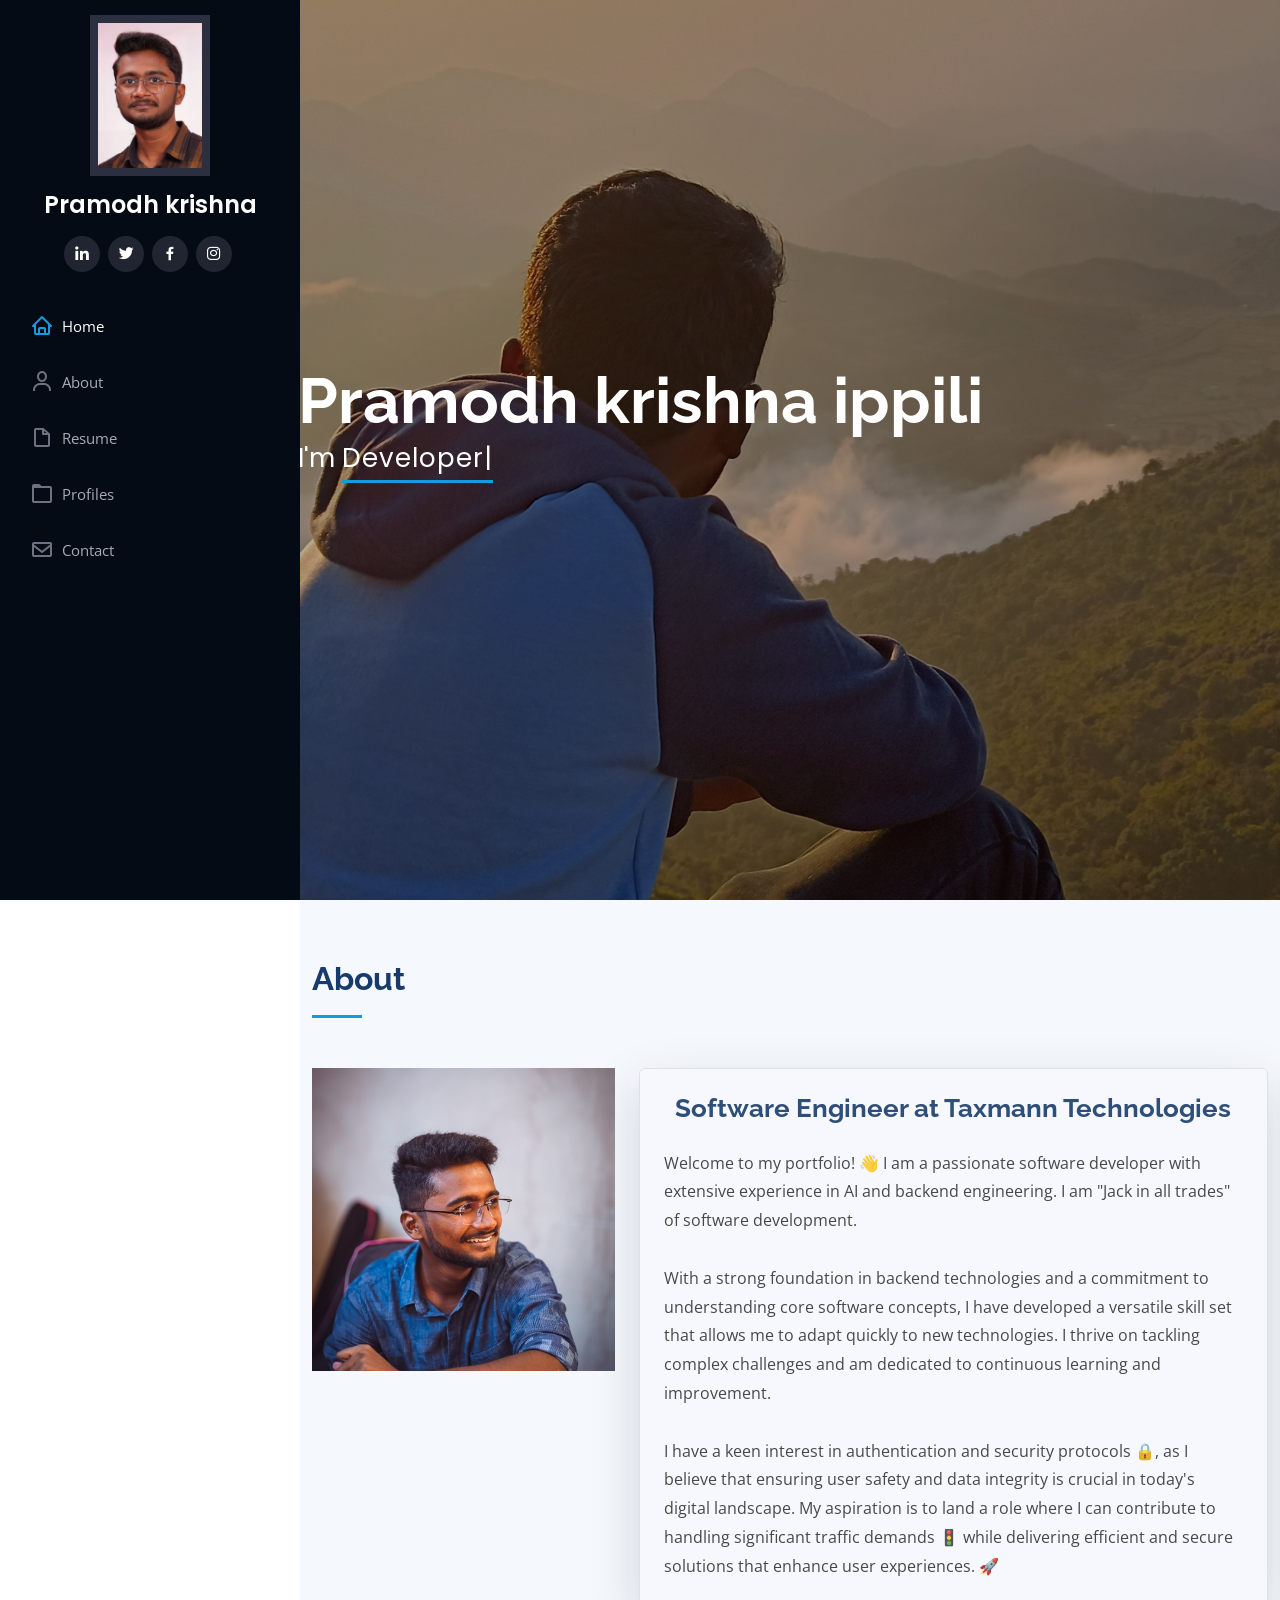
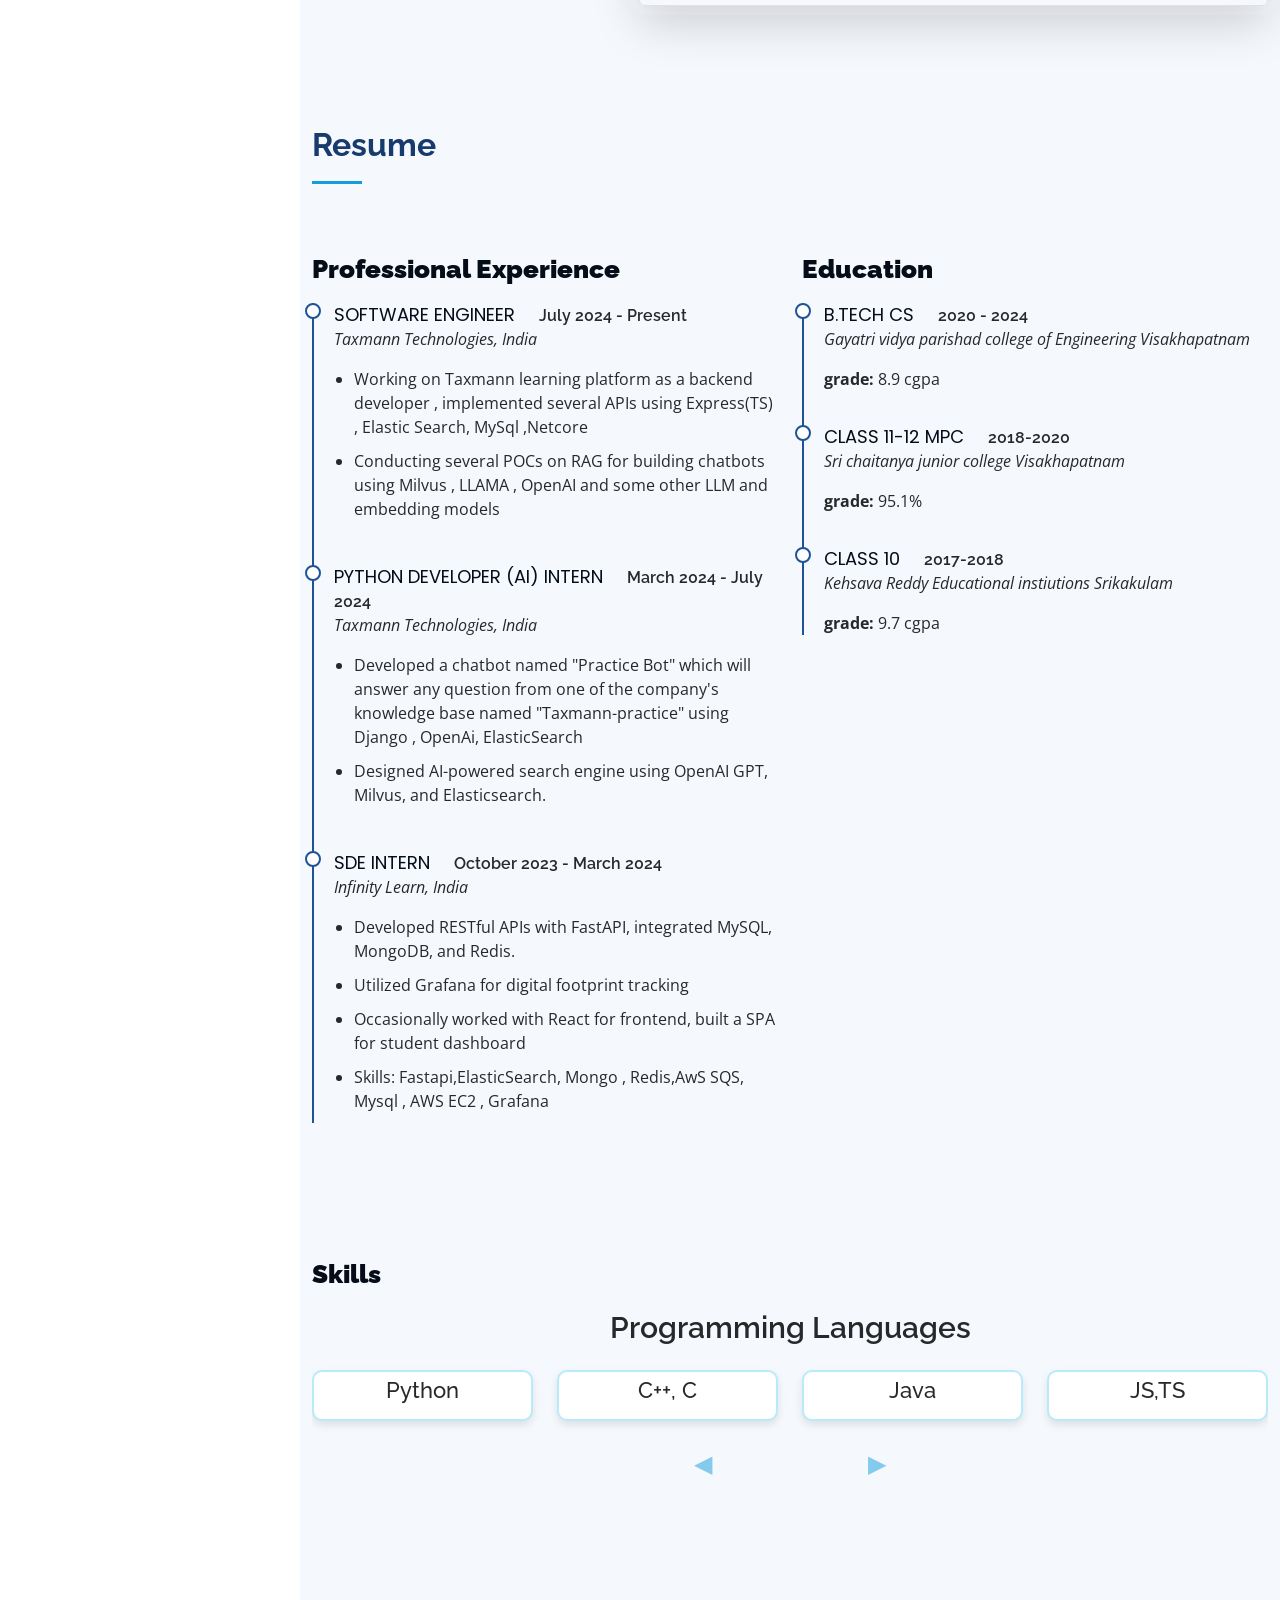
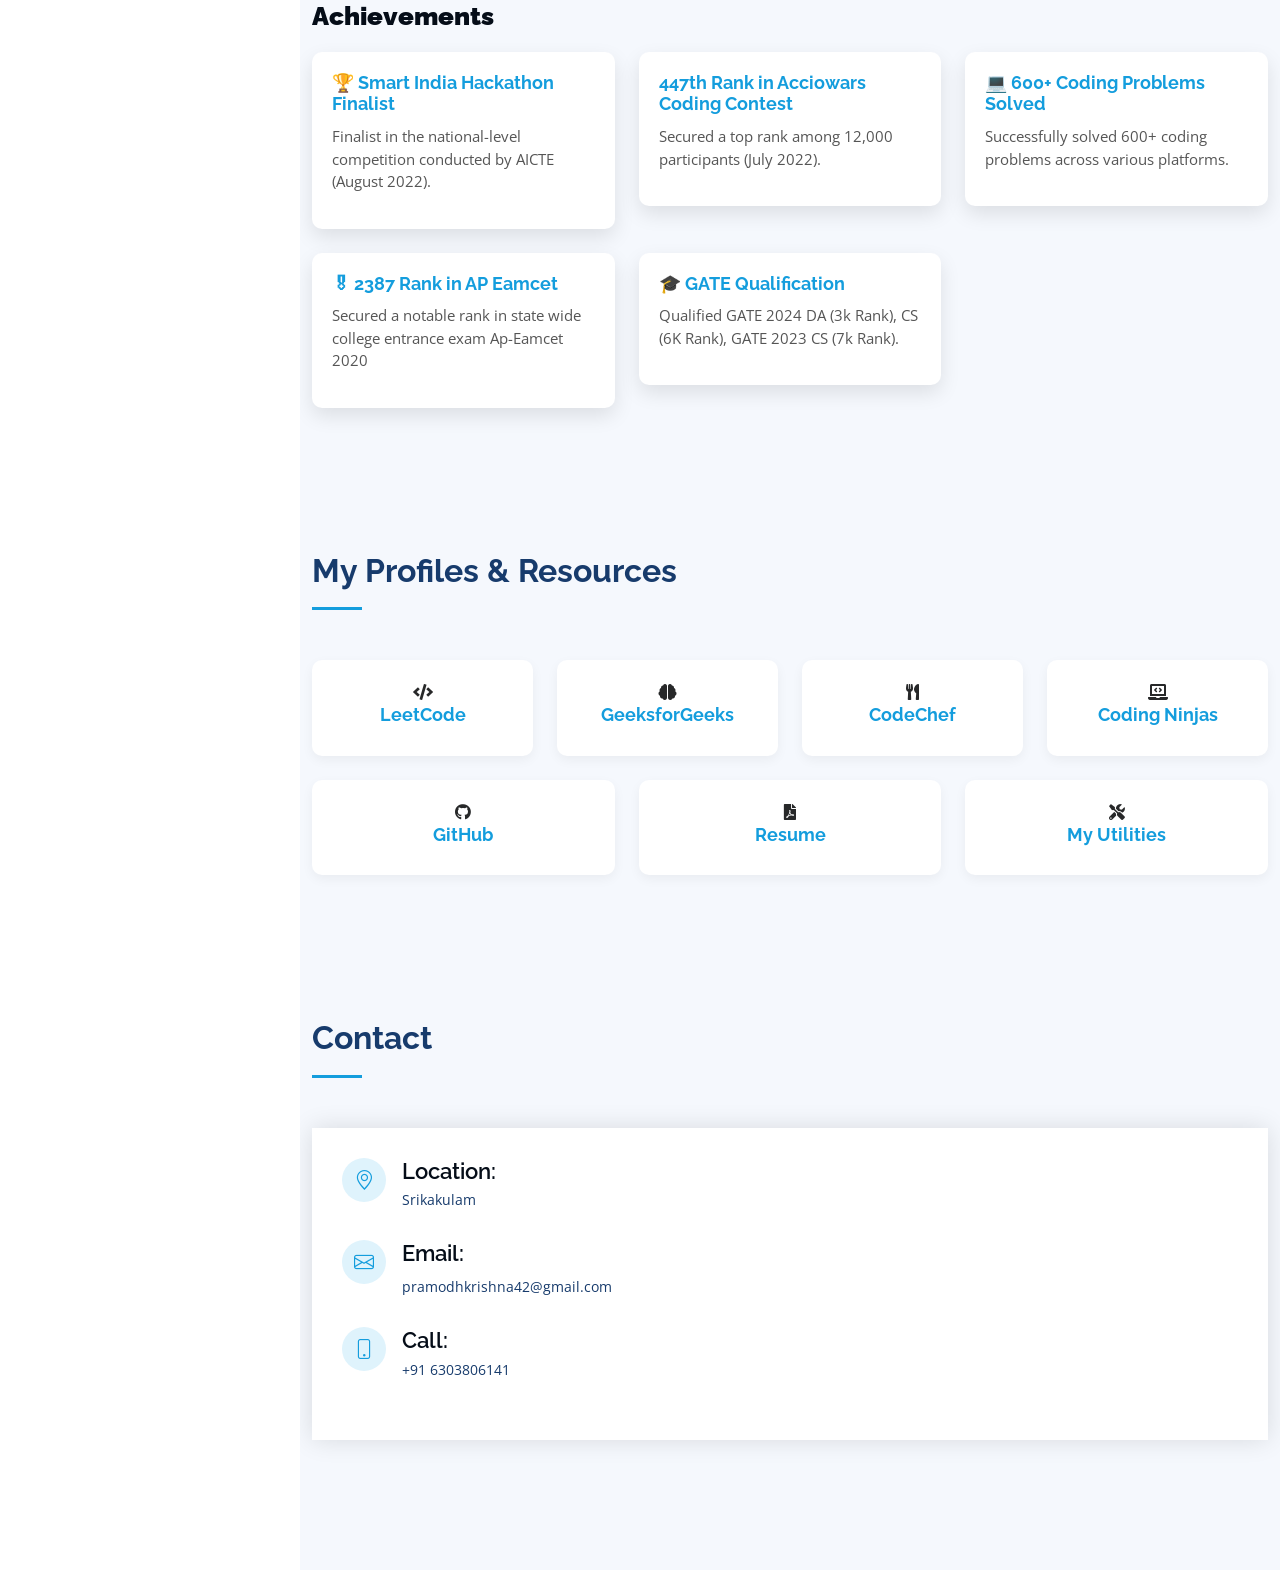
==== index.html @ 638f3294 "initial commit" ====
<!DOCTYPE html>
<html lang="en">
    <head>
        <meta charset="utf-8">
        <meta content="width=device-width, initial-scale=1.0" name="viewport">
        <title>Pramodh's Portfolio</title>
        <meta content="" name="description">
        <meta content="" name="keywords">
        <link rel="stylesheet" href="https://cdnjs.cloudflare.com/ajax/libs/font-awesome/5.15.3/css/all.min.css">
        <link href="assets/img/favicon.ico" rel="icon">
        <link href="assets/img/apple-touch-icon.png" rel="apple-touch-icon">
        <link href="https://fonts.googleapis.com/css?family=Open+Sans:300,300i,400,400i,600,600i,700,700i|Raleway:300,300i,400,400i,500,500i,600,600i,700,700i|Poppins:300,300i,400,400i,500,500i,600,600i,700,700i" rel="stylesheet">
        <link href="assets/srcs/aos/aos.css" rel="stylesheet">
        <link href="assets/srcs/bootstrap/css/bootstrap.min.css" rel="stylesheet">
        <link href="assets/srcs/bootstrap-icons/bootstrap-icons.css" rel="stylesheet">
        <link href="assets/srcs/boxicons/css/boxicons.min.css" rel="stylesheet">
        <link href="assets/srcs/glightbox/css/glightbox.min.css" rel="stylesheet">
        <link href="assets/srcs/swiper/swiper-bundle.min.css" rel="stylesheet">
        <link href="assets/css/style.css" rel="stylesheet">
    </head>
    <body>
        <i class="bi bi-list mobile-nav-toggle d-xl-none"></i>
        <header id="header">
            <div class="d-flex flex-column">
                <div class="profile">
                    <img src="assets/img/profile-img.jpg" alt="" class="img1">
                    <h1 class="text-light">
                        <a href="index.html">Pramodh krishna</a>
                    </h1>
                    <div class="social-links mt-3 text-center">
                        <a href="https://www.linkedin.com/in/pramodh-krishna-a194111b8/ " target="_blank" class="linkedin">
                            <i class="bx bxl-linkedin"></i>
                        </a>
                        <a href="https://twitter.com/PramodhAlways" class="twitter" target="_blank">
                            <i class="bx bxl-twitter"></i>
                        </a>
                        <a href="https://www.facebook.com/pramodhkrishna.ippili/" class="facebook" target="_blank">
                            <i class="bx bxl-facebook"></i>
                        </a>
                        <a href="https://www.instagram.com/pramodh_krishna_ippili/" class="instagram" target="_blank">
                            <i class="bx bxl-instagram"></i>
                        </a>
                    </div>
                </div>
                <nav id="navbar" class="nav-menu navbar">
                    <ul>
                        <li>
                            <a href="#hero" class="nav-link scrollto active">
                                <i class="bx bx-home"></i>
                                <span>Home</span>
                            </a>
                        </li>
                        <li>
                            <a href="#about" class="nav-link scrollto">
                                <i class="bx bx-user"></i>
                                <span>About</span>
                            </a>
                        </li>
                        <li>
                            <a href="#resume" class="nav-link scrollto">
                                <i class="bx bx-file-blank"></i>
                                <span>Resume</span>
                            </a>
                        </li>
                        <li>
                          <a href="#links" class="nav-link scrollto">
                              <i class="bx bx-folder"></i>
                              <span>Profiles</span>
                          </a>
                      </li>
                        <li>
                            <a href="#contact" class="nav-link scrollto">
                                <i class="bx bx-envelope"></i>
                                <span>Contact</span>
                            </a>
                        </li>
                    </ul>
                </nav>
            </div>
        </header>
        <section id="hero" class="d-flex flex-column justify-content-center align-items-center">
            <div class="hero-container" data-aos="fade-in">
                <h1>Pramodh krishna ippili</h1>
                <p>
                    I'm
                    <span class="typed" data-typed-items="Developer, Freelancer, Learner"></span>
                </p>
            </div>
        </section>
        <main id="main">
            <section id="about" class="about section-bg">
                <div class="container">
                    <div class="section-title">
                        <h2>About</h2>
                    </div>
                    <div class="row">
                        <div class="col-lg-4 " data-aos="fade-left">
                            <img src="assets/img/pramodh.jpeg" class="img-fluid" alt="">
                        </div>
                        <div class="col-lg-8 pt-4 pt-lg-0 content" data-aos="fade-left">
                            <div class="about-card shadow-lg p-4 rounded">
                                <h3 class="text-center mb-4">Software Engineer at Taxmann Technologies</h3>
                                <p class="text-justify">
                                    Welcome to my portfolio! 👋 I am a passionate software developer with extensive experience in AI and
                backend engineering. I am "Jack in all trades" of software development.
                                    <br>
                                    <br>
                                    With a strong foundation in backend technologies and a commitment to understanding core software
                concepts, I have developed a versatile skill set that allows me to adapt quickly to new technologies. I
                thrive on tackling complex challenges and am dedicated to continuous learning and improvement.
                                    <br>
                                    <br>
                                    I have a keen interest in authentication and security protocols 🔒, as I believe that ensuring user
                safety and data integrity is crucial in today's digital landscape. My aspiration is to land a role where
                I can contribute to handling significant traffic demands 🚦 while delivering efficient and secure
                solutions that enhance user experiences. 🚀
                                </p>
                            </div>
                        </div>
                    </div>
                </div>
            </section>
            <section id="resume" class="resume section-bg">
                <div class="container">
                    <div class="section-title">
                        <h2>Resume</h2>
                    </div>
                    <div class="row">
                        <div class="col-lg-2" data-aos="fade-up">
                            <h3 class="resume-title">Professional Experience</h3>
                            <div class="resume-item">
                                <h4>Software Engineer</h4>
                                <h5>July 2024 - Present</h5>
                                <p>
                                    <em>Taxmann Technologies, India</em>
                                </p>
                                <ul>
                                    <li>Working on Taxmann learning platform as a backend developer , implemented several APIs using Express(TS) , Elastic Search, MySql ,Netcore</li>
                                    <li>Conducting several POCs on RAG for building chatbots using Milvus , LLAMA , OpenAI and some other LLM and embedding models</li>
                                </ul>
                            </div>
                            <div class="resume-item">
                                <h4>Python Developer (AI) Intern</h4>
                                <h5>March 2024 - July 2024</h5>
                                <p>
                                    <em>Taxmann Technologies, India</em>
                                </p>
                                <ul>
                                    <li>Developed a chatbot named "Practice Bot" which will answer any question from one of the company's knowledge base named "Taxmann-practice" using Django , OpenAi, ElasticSearch </li>
                                    <li>Designed AI-powered search engine using OpenAI GPT, Milvus, and Elasticsearch.</li>
                                </ul>
                            </div>
                            <div class="resume-item">
                                <h4>SDE Intern</h4>
                                <h5>October 2023 - March 2024</h5>
                                <p>
                                    <em>Infinity Learn, India</em>
                                </p>
                                <ul>
                                    <li>Developed RESTful APIs with FastAPI, integrated MySQL, MongoDB, and Redis.</li>
                                    <li>Utilized Grafana for digital footprint tracking</li>
                                    <li>Occasionally worked with React for frontend, built a SPA for student dashboard </li>
                                    <li>Skills: Fastapi,ElasticSearch, Mongo , Redis,AwS SQS, Mysql , AWS EC2 , Grafana</li>
                                </ul>
                            </div>
                        </div>
                        <div class="col-lg-2" data-aos="fade-up">
                            <h3 class="resume-title">Education</h3>
                            <div class="resume-item">
                                <h4>B.Tech CS</h4>
                                <h5>2020 - 2024</h5>
                                <p>
                                    <em>Gayatri vidya parishad college of Engineering Visakhapatnam</em>
                                </p>
                                <p>
                                    <strong> grade:</strong>
                                    8.9 cgpa
                                </p>
                            </div>
                            <div class="resume-item">
                                <h4>Class 11-12 MPC</h4>
                                <h5>2018-2020</h5>
                                <p>
                                    <em>Sri chaitanya junior college Visakhapatnam</em>
                                </p>
                                <p>
                                    <strong> grade:</strong>
                                    95.1%
                                </p>
                            </div>
                            <div class="resume-item">
                                <h4>Class 10</h4>
                                <h5>2017-2018</h5>
                                <p>
                                    <em>Kehsava Reddy Educational instiutions Srikakulam</em>
                                </p>
                                <p>
                                    <strong> grade:</strong>
                                    9.7 cgpa
                                </p>
                            </div>
                        </div>
                    </div>
                </div>
                <div class="container">
                      <h3 class = 'resume-title'>Skills</h3>
                  <div
                      id="skillsCarousel"
                      class="carousel slide"
                      data-bs-ride="carousel"
                      data-bs-interval="3000"
                  >
                      <div class="carousel-inner">
                          <div class="carousel-item active">
                              <div class="row">
                                  <h3 class="text-center mb-4">Programming Languages</h3>
                                  <div class="col-lg-3 col-md-6 mb-4">
                                      <div class="skill-card">
                                          <h4>Python</h4>
                                      </div>
                                  </div>
                                  <div class="col-lg-3 col-md-6 mb-4">
                                      <div class="skill-card">
                                          <h4>C++, C</h4>
                                      </div>
                                  </div>
                                  <div class="col-lg-3 col-md-6 mb-4">
                                      <div class="skill-card">
                                          <h4>Java</h4>
                                      </div>
                                  </div>
                                  <div class="col-lg-3 col-md-6 mb-4">
                                      <div class="skill-card">
                                          <h4>JS,TS</h4>
                                      </div>
                                  </div>
                              </div>
                          </div>
                          <!-- Slide 2: Backend Development -->
                          <div class="carousel-item">
                              <div class="row">
                                  <h3 class="text-center mb-4">Backend Development</h3>
                                  <div class="col-lg-3 col-md-6 mb-4">
                                      <div class="skill-card">
                                          <h4>Django</h4>
                                      </div>
                                  </div>
                                  <div class="col-lg-3 col-md-6 mb-4">
                                      <div class="skill-card">
                                          <h4>Node.js (Express.js)</h4>
                                      </div>
                                  </div>
                                  <div class="col-lg-3 col-md-6 mb-4">
                                      <div class="skill-card">
                                          <h4>FastAPI</h4>
                                      </div>
                                  </div>
                                  <div class="col-lg-3 col-md-6 mb-4">
                                      <div class="skill-card">
                                          <h4>Restful API</h4>
                                      </div>
                                  </div>
                              </div>
                          </div>
                          <div class="carousel-item">
                              <div class="row">
                                  <h3 class="text-center mb-4">Databases</h3>
                                  <div class="col-lg-3 col-md-6 mb-4">
                                      <div class="skill-card">
                                          <h4>MySql</h4>
                                      </div>
                                  </div>
                                  <div class="col-lg-3 col-md-6 mb-4">
                                      <div class="skill-card">
                                          <h4>Mongo DB</h4>
                                      </div>
                                  </div>
                                  <div class="col-lg-3 col-md-6 mb-4">
                                      <div class="skill-card">
                                          <h4>Redis</h4>
                                      </div>
                                  </div>
                                  <div class="col-lg-3 col-md-6 mb-4">
                                      <div class="skill-card">
                                          <h4>Milvus,Elastic Search</h4>
                                      </div>
                                  </div>
                              </div>
                          </div>
                          <!-- Slide 3: AI and Machine Learning -->
                          <div class="carousel-item">
                              <div class="row">
                                  <h3 class="text-center mb-4">AI and Machine Learning</h3>
                                  <div class="col-lg-3 col-md-6 mb-4">
                                      <div class="skill-card">
                                          <h4>LLMs,Embeddings</h4>
                                      </div>
                                  </div>
                                  <div class="col-lg-3 col-md-6 mb-4">
                                      <div class="skill-card">
                                          <h4>RAG</h4>
                                      </div>
                                  </div>
                                  <div class="col-lg-3 col-md-6 mb-4">
                                      <div class="skill-card">
                                          <h4>OpenAi</h4>
                                      </div>
                                  </div>
                                  <div class="col-lg-3 col-md-6 mb-4">
                                      <div class="skill-card">
                                          <h4>Langchain , LLamaIndex</h4>
                                      </div>
                                  </div>
                              </div>
                          </div>
                          <!-- Slide 4: Frontend Development -->
                          <div class="carousel-item">
                              <div class="row">
                                  <h3 class="text-center mb-4">Frontend Development</h3>
                                  <div class="col-lg-4 col-md-6 mb-4">
                                      <div class="skill-card">
                                          <h4>React</h4>
                                      </div>
                                  </div>
                                  <div class="col-lg-4 col-md-6 mb-4">
                                      <div class="skill-card">
                                          <h4>HTML, CSS</h4>
                                      </div>
                                  </div>
                              </div>
                          </div>
                          <!-- Slide 5: Cloud and DevOps -->
                          <div class="carousel-item">
                              <div class="row">
                                  <h3 class="text-center mb-4">Cloud and DevOps</h3>
                                  <div class="col-lg-4 col-md-6 mb-4">
                                      <div class="skill-card">
                                          <h4>AWS tools</h4>
                                      </div>
                                  </div>
                                  <div class="col-lg-4 col-md-6 mb-4">
                                      <div class="skill-card">
                                          <h4>Docker</h4>
                                      </div>
                                  </div>
                                  <div class="col-lg-4 col-md-6 mb-4">
                                      <div class="skill-card">
                                          <h4>Grafana</h4>
                                      </div>
                                  </div>
                              </div>
                          </div>
                          <!-- Slide 6: Tools and Technologies -->
                          <div class="carousel-item">
                              <div class="row">
                                  <h3 class="text-center mb-4">Tools & Technologies</h3>
                                  <div class="col-lg-3 col-md-6 mb-4">
                                      <div class="skill-card">
                                          <h4>Git</h4>
                                      </div>
                                  </div>
                                  <div class="col-lg-3 col-md-6 mb-4">
                                      <div class="skill-card">
                                          <h4>Github,Bitbucket</h4>
                                      </div>
                                  </div>
                                  <div class="col-lg-3 col-md-6 mb-4">
                                      <div class="skill-card">
                                          <h4>Jira</h4>
                                      </div>
                                  </div>
                                  <div class="col-lg-3 col-md-6 mb-4">
                                      <div class="skill-card">
                                          <h4>Linux</h4>
                                      </div>
                                  </div>
                              </div>
                          </div>
                      </div>
                      <!-- Carousel Controls -->
                      <div class="carousel-buttons">
                          <button
                              class="carousel-control-prev"
                              type="button"
                              data-bs-target="#skillsCarousel"
                              data-bs-slide="prev"
                          >
                              <span class="control-prev-icon"></span>
                          </button>
                          <button
                              class="carousel-control-next"
                              type="button"
                              data-bs-target="#skillsCarousel"
                              data-bs-slide="next"
                          >
                              <span class="control-next-icon"></span>
                          </button>
                      </div>
                  </div>
                  <!-- Carousel End -->
                </div>
                <div class="container">
                  <h3 class = 'resume-title'>Achievements</h3>

                  <div class="row">
                      <div class="col-lg-4 col-md-6 mb-4">
                          <div class="achievement-card">
                              <h4>🏆 Smart India Hackathon Finalist</h4>
                              <p>Finalist in the national-level competition conducted by AICTE (August 2022).</p>
                          </div>
                      </div>
                      <!-- Achievement Card 2 -->
                      <div class="col-lg-4 col-md-6 mb-4">
                          <div class="achievement-card">
                              <h4>447th Rank in Acciowars Coding Contest</h4>
                              <p>Secured a top rank among 12,000 participants (July 2022).</p>
                          </div>
                      </div>
                      <div class="col-lg-4 col-md-6 mb-4">
                          <div class="achievement-card">
                              <h4>💻 600+ Coding Problems Solved</h4>
                              <p>Successfully solved 600+ coding problems across various platforms.</p>
                          </div>
                      </div>
                      <div class="col-lg-4 col-md-6 mb-4">
                          <div class="achievement-card">
                              <h4>🎖 2387 Rank in AP Eamcet</h4>
                              <p>Secured a notable rank in state wide college entrance exam Ap-Eamcet 2020</p>
                          </div>
                      </div>
                      <div class="col-lg-4 col-md-6 mb-4">
                          <div class="achievement-card">
                              <h4>🎓 GATE Qualification</h4>
                              <p>Qualified GATE 2024 DA (3k Rank), CS (6K Rank), GATE 2023 CS (7k Rank).</p>
                          </div>
                      </div>
                  </div>
              </div>
            </section>
            
            <section id="links" class="links">
              <div class="container">
                  <div class="section-title">
                      <h2>My Profiles & Resources</h2>
                  </div>
                  <div class="row justify-content-center">                                      
                      <div class="col-lg-3 col-md-6 mb-4">
                          <div class="link-card">
                              <a href="https://leetcode.com/u/pramodh_42/" target="_blank">
                                  <div class="icon">
                                      <i class="fas fa-code"></i>
                                  </div>
                                  <h4>LeetCode</h4>
                              </a>
                          </div>
                      </div>
                       <div class="col-lg-3 col-md-6 mb-4">
                        <div class="link-card">
                            <a href="https://www.geeksforgeeks.org/user/pramodhkrishna42/" target="_blank">
                                <div class="icon">
                                    <i class="fas fa-brain"></i>
                                </div>
                                <h4>GeeksforGeeks</h4>
                            </a>
                        </div>
                    </div>
                      <div class="col-lg-3 col-md-6 mb-4">
                          <div class="link-card">
                              <a href="https://www.codechef.com/users/pramodh42" target="_blank">
                                  <div class="icon">
                                      <i class="fas fa-utensils"></i>
                                  </div>
                                  <h4>CodeChef</h4>
                              </a>
                          </div>
                      </div>
                     
                      <div class="col-lg-3 col-md-6 mb-4">
                        <div class="link-card">
                            <a href="https://www.naukri.com/code360/profile/Pramodh42" target="_blank">
                                <div class="icon">
                                    <i class="fas fa-laptop-code"></i>
                                </div>
                                <h4>Coding Ninjas</h4>
                            </a>
                        </div>
                    </div>
                      <div class="col-lg-4 col-md-6 mb-4">
                        <div class="link-card">
                            <a href="https://github.com/pramodh42" target="_blank">
                                <div class="icon">
                                    <i class="fab fa-github"></i>
                                </div>
                                <h4>GitHub</h4>
                            </a>
                        </div>
                    </div>
                    <!-- Resume Download -->
                    <div class="col-lg-4 col-md-6 mb-4">
                        <div class="link-card">
                            <a href="https://pramodh-resumes.s3.amazonaws.com/Pramodh-Krishna_resume.pdf" target="_blank">
                                <div class="icon">
                                    <i class="fas fa-file-pdf"></i>
                                </div>
                                <h4>Resume</h4>
                            </a>
                        </div>
                    </div>
                      <!-- Utility Links -->
                      <div class="col-lg-4 col-md-6 mb-4">
                          <div class="link-card">
                              <a href="https://pramodh42.github.io/my_utils/" target="_blank">
                                  <div class="icon">
                                      <i class="fas fa-tools"></i>
                                  </div>
                                  <h4>My Utilities</h4>
                              </a>
                          </div>
                      </div>
                  </div>
              </div>
          </section>
          
            <section id="contact" class="contact section-bg"> 
              <div class="container">
                <div class="section-title">
                    <h2>Contact</h2>
                </div>
                <div class="flex align-items-stretch">
                    <div class="info">
                        <div class="address">
                            <i class="bi bi-geo-alt"></i>
                            <h4>Location:</h4>
                            <p>Srikakulam</p>
                        </div>
                        <div class="email">
                            <i class="bi bi-envelope"></i>
                            <h4>Email:</h4>
                            <p>pramodhkrishna42@gmail.com</p>
                        </div>
                        <div class="phone">
                            <i class="bi bi-phone"></i>
                            <h4>Call:</h4>
                            <p>+91 6303806141</p>
                        </div>
                       
                    </div>
                </div>
                </div>
            </section>
        </main>
        <a href="#" class="back-to-top d-flex align-items-center justify-content-center">
            <i class="bi bi-arrow-up-short"></i>
        </a>
        <script src="assets/srcs/purecounter/purecounter_vanilla.js"></script>
        <script src="assets/srcs/aos/aos.js"></script>
        <script src="assets/srcs/bootstrap/js/bootstrap.bundle.min.js"></script>
        <script src="assets/srcs/glightbox/js/glightbox.min.js"></script>
        <script src="assets/srcs/isotope-layout/isotope.pkgd.min.js"></script>
        <script src="assets/srcs/swiper/swiper-bundle.min.js"></script>
        <script src="assets/srcs/typed.js/typed.min.js"></script>
        <script src="assets/srcs/waypoints/noframework.waypoints.js"></script>
        <script src="assets/srcs/php-email-form/validate.js"></script>
        <script src="assets/js/main.js"></script>
    </body>
</html>
---- assets/css/style.css ----
/**
* Template Name: iPortfolio
* Updated: Mar 10 2023 with Bootstrap v5.2.3
* Template URL: https:
* Author: BootstrapMade.com
* License: https:
*/


body {
  font-family: "Open Sans", sans-serif;
  color: #272829;
}

a {
  color: #149ddd;
  text-decoration: none;
}

a:hover {
  color: #37b3ed;
  text-decoration: none;
}

h1,
h2,
h3,
h4,
h5,
h6 {
  font-family: "Raleway", sans-serif;
}


.back-to-top {
  position: fixed;
  visibility: hidden;
  opacity: 0;
  right: 15px;
  bottom: 15px;
  z-index: 996;
  background: #149ddd;
  width: 40px;
  height: 40px;
  border-radius: 50px;
  transition: all 0.4s;
}

.back-to-top i {
  font-size: 28px;
  color: #fff;
  line-height: 0;
}

.back-to-top:hover {
  background: #2eafec;
  color: #fff;
}

.back-to-top.active {
  visibility: visible;
  opacity: 1;
}


#header {
  position: fixed;
  top: 0;
  left: 0;
  bottom: 0;
  width: 300px;
  transition: all ease-in-out 0.5s;
  z-index: 9997;
  transition: all 0.5s;
  padding: 0 15px;
  background: #040b14;
  overflow-y: auto;
}

#header .profile img {
  margin: 15px auto;
  display: block;
  width: 120px;
  border: 8px solid #2c2f3f;
}

#header .profile h1 {
  font-size: 24px;
  margin: 0;
  padding: 0;
  font-weight: 600;
  -moz-text-align-last: center;
  text-align-last: center;
  font-family: "Poppins", sans-serif;
}

#header .profile h1 a,
#header .profile h1 a:hover {
  color: #fff;
  text-decoration: none;
}

#header .profile .social-links a {
  font-size: 18px;
  display: inline-block;
  background: #212431;
  color: #fff;
  line-height: 1;
  padding: 8px 0;
  margin-right: 4px;
  border-radius: 50%;
  text-align: center;
  width: 36px;
  height: 36px;
  transition: 0.3s;
}

#header .profile .social-links a:hover {
  background: #149ddd;
  color: #fff;
  text-decoration: none;
}

#main {
  margin-left: 300px;
}

@media (max-width: 1199px) {
  #header {
    left: -300px;
  }

  #main {
    margin-left: 0;
  }
}



.nav-menu {
  padding: 30px 0 0 0;
}

.nav-menu * {
  margin: 0;
  padding: 0;
  list-style: none;
}

.nav-menu>ul>li {
  position: relative;
  white-space: nowrap;
}

.nav-menu a,
.nav-menu a:focus {
  display: flex;
  align-items: center;
  color: #a8a9b4;
  padding: 12px 15px;
  margin-bottom: 8px;
  transition: 0.3s;
  font-size: 15px;
}

.nav-menu a i,
.nav-menu a:focus i {
  font-size: 24px;
  padding-right: 8px;
  color: #6f7180;
}

.nav-menu a:hover,
.nav-menu .active,
.nav-menu .active:focus,
.nav-menu li:hover>a {
  text-decoration: none;
  color: #fff;
}

.nav-menu a:hover i,
.nav-menu .active i,
.nav-menu .active:focus i,
.nav-menu li:hover>a i {
  color: #149ddd;
}


.mobile-nav-toggle {
  position: fixed;
  right: 15px;
  top: 15px;
  z-index: 9998;
  border: 0;
  font-size: 24px;
  transition: all 0.4s;
  outline: none !important;
  background-color: #149ddd;
  color: #fff;
  width: 40px;
  height: 40px;
  display: inline-flex;
  align-items: center;
  justify-content: center;
  line-height: 0;
  border-radius: 50px;
  cursor: pointer;
}

.mobile-nav-active {
  overflow: hidden;
}

.mobile-nav-active #header {
  left: 0;
}


#hero {
  width: 100%;
  height: 100vh;
  background: url("../img/hero.jpg") top center;
  background-size: cover; 
  background-repeat: no-repeat;
}

#hero:before {
  content: "";
  background: rgba(5, 13, 24, 0.3);
  position: absolute;
  bottom: 0;
  top: 0;
  left: 0;
  right: 0;
  z-index: 1;
}

#hero .hero-container {
  position: relative;
  z-index: 2;
  min-width: 300px;
}

#hero h1 {
  margin: 0 0 10px 0;
  font-size: 64px;
  font-weight: 700;
  line-height: 56px;
  color: #fff;
}

#hero p {
  color: #fff;
  margin-bottom: 50px;
  font-size: 26px;
  font-family: "Poppins", sans-serif;
}

#hero p span {
  color: #fff;
  padding-bottom: 4px;
  letter-spacing: 1px;
  border-bottom: 3px solid #149ddd;
}

@media (min-width: 1024px) {
  #hero {
    background-attachment: fixed;
  }
}

@media (max-width: 768px) {
  #hero h1 {
    font-size: 28px;
    line-height: 36px;
  }

  #hero h2 {
    font-size: 18px;
    line-height: 24px;
    margin-bottom: 30px;
  }
}


section {
  padding: 60px 0;
  overflow: hidden; 
  display: flex; 
  flex-direction: column; 
  justify-content: space-between; 
  gap: 100px;
}

.section-bg {
  background: #f5f8fd;
}

.section-title {
  padding-bottom: 30px;
}

.section-title h2 {
  font-size: 32px;
  font-weight: bold;
  margin-bottom: 20px;
  padding-bottom: 20px;
  position: relative;
  color: #173b6c;
}

.section-title h2::after {
  content: "";
  position: absolute;
  display: block;
  width: 50px;
  height: 3px;
  background: #149ddd;
  bottom: 0;
  left: 0;
}

.section-title p {
  margin-bottom: 0;
}


.about .content h3 {
  font-weight: 700;
  font-size: 26px;
  color: #173b6c;
}

.about .content ul {
  list-style: none;
  padding: 0;
}

.about .content ul li {
  margin-bottom: 20px;
  display: flex;
  align-items: center;
}

.about .content ul strong {
  margin-right: 10px;
}

.about .content ul i {
  font-size: 16px;
 
  color: #149ddd;
  line-height: 0;
}

.about .content p:last-child {
  margin-bottom: 0;
}


.resume .resume-title {
  font-size: 26px;
  font-weight: 1000;
  margin-top: 20px;
  margin-bottom: 20px;
  color: #050d18; 
  
}

.resume .resume-item {
  padding: 0 0 20px 20px;
  margin-top: -2px;
  border-left: 2px solid #1f5297;
  position: relative;
}

.resume .resume-item h4 {
  line-height: 18px;
  font-size: 18px;
  font-weight: 400; 
  display: inline;
  text-transform: uppercase;
  font-family: "Poppins", sans-serif;
  color: #050d18;
  margin-bottom: 10px;
}

.resume .resume-item h5 {
  font-size: 16px;
  display: inline;
  margin-left: 5px;
 
  padding: 5px 15px;
  font-weight: 600;
  margin-bottom: 10px;
}

.resume .resume-item ul {
  padding-left: 20px;
}

.resume .resume-item ul li {
  padding-bottom: 10px;
}

.resume .resume-item:last-child {
  padding-bottom: 0;
}

.resume .resume-item::before {
  content: "";
  position: absolute;
  width: 16px;
  height: 16px;
  border-radius: 50px;
  left: -9px;
  top: 0;
  background: #fff;
  border: 2px solid #1f5297;
}




.col-lg-6 {
    flex: 0 0 auto; 
    width:33%;
} 
.col-lg-2
{
  width:50%;
}



.contact {
  padding-bottom: 130px;
}

.contact .info {
  padding: 30px;
  background: #fff;
  width: 100%;
  box-shadow: 0 0 24px 0 rgba(0, 0, 0, 0.12);
}

.contact .info i {
  font-size: 20px;
  color: #149ddd;
  float: left;
  width: 44px;
  height: 44px;
  background: #dff3fc;
  display: flex;
  justify-content: center;
  align-items: center;
  border-radius: 50px;
  transition: all 0.3s ease-in-out;
}

.contact .info h4 {
  padding: 0 0 0 60px;
  font-size: 22px;
  font-weight: 600;
  margin-bottom: 5px;
  color: #050d18;
}

.contact .info p {
  padding: 0 0 10px 60px;
  margin-bottom: 20px;
  font-size: 14px;
  color: #173b6c;
}

.contact .info .email p {
  padding-top: 5px;
}

.contact .info .social-links {
  padding-left: 60px;
}

.contact .info .social-links a {
  font-size: 18px;
  display: inline-block;
  background: #333;
  color: #fff;
  line-height: 1;
  padding: 8px 0;
  border-radius: 50%;
  text-align: center;
  width: 36px;
  height: 36px;
  transition: 0.3s;
  margin-right: 10px;
}

.contact .info .social-links a:hover {
  background: #149ddd;
  color: #fff;
}

.contact .info .email:hover i,
.contact .info .address:hover i,
.contact .info .phone:hover i {
  background: #149ddd;
  color: #fff;
}

.contact .php-email-form {
  width: 100%;
  padding: 30px;
  background: #fff;
  box-shadow: 0 0 24px 0 rgba(0, 0, 0, 0.12);
}

.contact .php-email-form .form-group {
  padding-bottom: 8px;
}

.contact .php-email-form .validate {
  display: none;
  color: red;
  margin: 0 0 15px 0;
  font-weight: 400;
  font-size: 13px;
}

.contact .php-email-form .error-message {
  display: none;
  color: #fff;
  background: #ed3c0d;
  text-align: left;
  padding: 15px;
  font-weight: 600;
}

.contact .php-email-form .error-message br+br {
  margin-top: 25px;
}

.contact .php-email-form .sent-message {
  display: none;
  color: #fff;
  background: #18d26e;
  text-align: center;
  padding: 15px;
  font-weight: 600;
}

.contact .php-email-form .loading {
  display: none;
  background: #fff;
  text-align: center;
  padding: 15px;
}

.contact .php-email-form .loading:before {
  content: "";
  display: inline-block;
  border-radius: 50%;
  width: 24px;
  height: 24px;
  margin: 0 10px -6px 0;
  border: 3px solid #18d26e;
  border-top-color: #eee;
  animation: animate-loading 1s linear infinite;
}

.contact .php-email-form .form-group {
  margin-bottom: 15px;
}

.contact .php-email-form label {
  padding-bottom: 8px;
}

.contact .php-email-form input,
.contact .php-email-form textarea {
  border-radius: 0;
  box-shadow: none;
  font-size: 14px;
}

.contact .php-email-form input {
  height: 44px;
}

.contact .php-email-form textarea {
  padding: 10px 15px;
}

.contact .php-email-form button[type=submit] {
  background: #149ddd;
  border: 0;
  padding: 10px 24px;
  color: #fff;
  transition: 0.4s;
  border-radius: 4px;
}

.contact .php-email-form button[type=submit]:hover {
  background: #37b3ed;
}

@keyframes animate-loading {
  0% {
    transform: rotate(0deg);
  }

  100% {
    transform: rotate(360deg);
  }
}


.skill-card {
 
  border: 2px solid #53cef369;
  background-color: white;
  padding: 5px;
  border-radius: 10px;
  text-align: center;
  box-shadow: 0 4px 8px rgba(0, 0, 0, 0.1);
  transition: all 0.3s ease;
}

.skill-card h4 {
  font-size: 22px;
  font-weight: 500;
 
  margin-bottom: 10px;
}

.skill-card p {
  font-size: 14px;
  color: #333;
}

.skill-card:hover {
  background-color: #14b5dd8a;
  color: #fff;
  /* border-color: #0d6efd; */
}

.skill-card:hover h4, .skill-card:hover p {
  color: #fff;
}


.carousel-control-prev ,
.carousel-control-next
{ 
  position: relative; 

} 
.carousel-buttons 
{
  display: flex; 
  justify-content: center ; 
  gap: 30px;
}


.control-prev-icon::before {
  content: '◀';
  font-size: 24px;
  color: #149ddd;
}

.control-next-icon::before {
  content: '▶';
  font-size: 24px;
  color: #149ddd;
}

.about-card {
 
  border: 1px solid #ddd;
  border-radius: 15px;
  transition: transform 0.3s ease, box-shadow 0.3s ease;
  position: relative;
}

.about-card::before {
  content: '';
  position: absolute;
  top: -10px;
  left: -10px;
  right: -10px;
  bottom: -10px;
  background: rgba(255, 255, 255, 0.1);
  border-radius: 15px;
  z-index: 0;
}

.about-card:hover {
  transform: translateY(-5px);
  box-shadow: 0 10px 30px rgba(0, 0, 0, 0.1);
}

.about-card h3 {
  color: #173b6c;
  font-weight: 700;
  font-size: 28px;
}

.about-card ul li {
  margin-bottom: 15px;
  color: #555;
  position: relative;
}

.about-card ul li i {
  color: #149ddd;
  margin-right: 8px;
}

.about-card p {
  line-height: 1.8;
  color: #333;
  font-size: 16px;
  margin-top: 20px;
}




.achievement-card {
  background: #fff;
  border-radius: 10px;
  padding: 20px;
  box-shadow: 0 8px 20px rgba(0, 0, 0, 0.1);
  transition: transform 0.3s, box-shadow 0.3s ease-in-out;
}

.achievement-card:hover {
  transform: translateY(-10px);
  box-shadow: 0 10px 30px rgba(0, 0, 0, 0.15);
}

.achievement-card h4 {
  font-size: 18px;
  font-weight: 700;

  color: #149ddd;
  margin-bottom: 10px;
}

.achievement-card p {
  color: #555;
  font-size: 15px;
}


.links {
  padding: 60px 0;
  background-color: #f5f8fd;
}

.link-card {
  background-color: #fff;
  padding: 20px;
  border-radius: 10px;
  text-align: center;
  transition: transform 0.3s ease, box-shadow 0.3s ease;
  box-shadow: 0 4px 12px rgba(0, 0, 0, 0.05);
}

.link-card:hover {
  transform: translateY(-5px);
  box-shadow: 0 8px 24px rgba(0, 0, 0, 0.1);
}

.link-card h4 {
  font-size: 18px;
  font-weight: 700;
  color: #149ddd;
  margin-bottom: 10px;
}

.link-card p {
  font-size: 14px;
  color: #555;
}

.link-card a {
  text-decoration: none;
  color: inherit;
}

.link-card a:hover h4 {
  color: #0a74da; /* Darker hover color */
}



@media (max-width: 768px) {
  .link-card {
      margin-bottom: 20px;
  }
}

.carousel-item .row h3 
{
  font-weight: 600; 
  font-size: 30px;
}
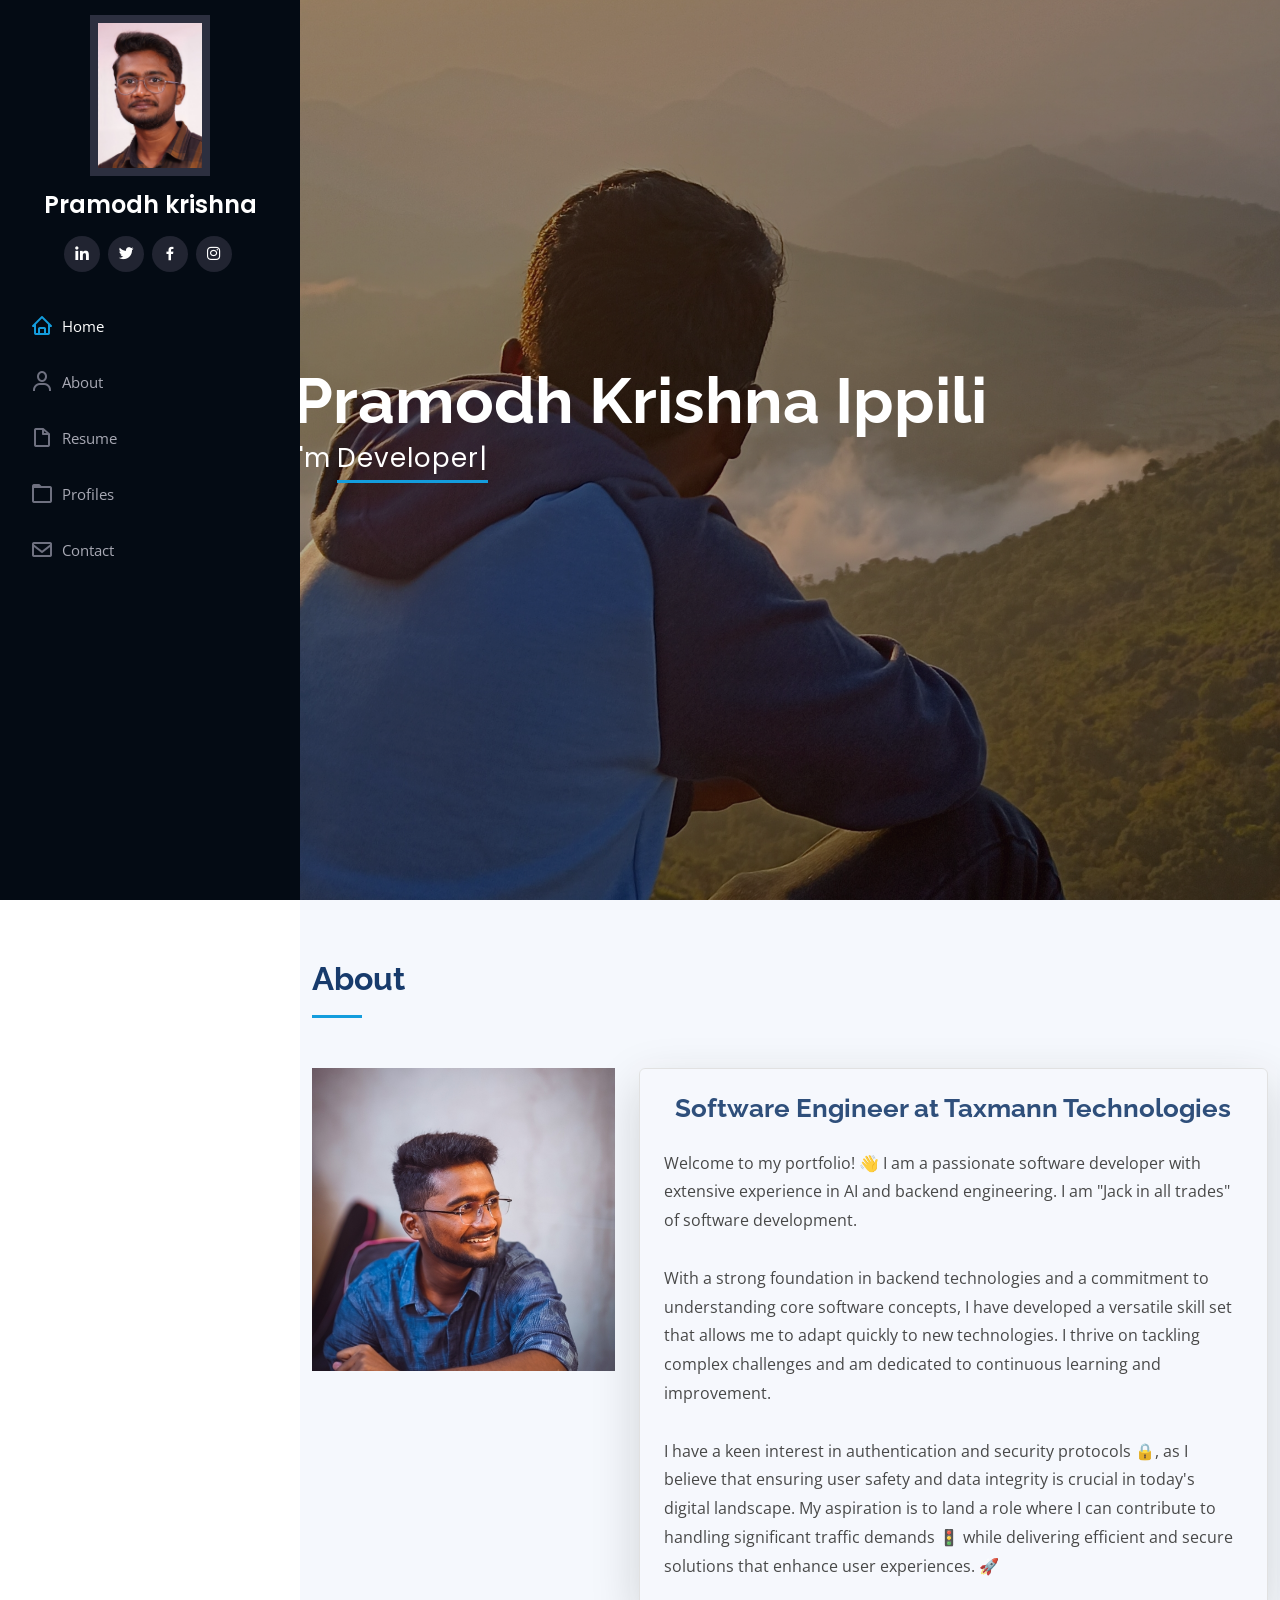
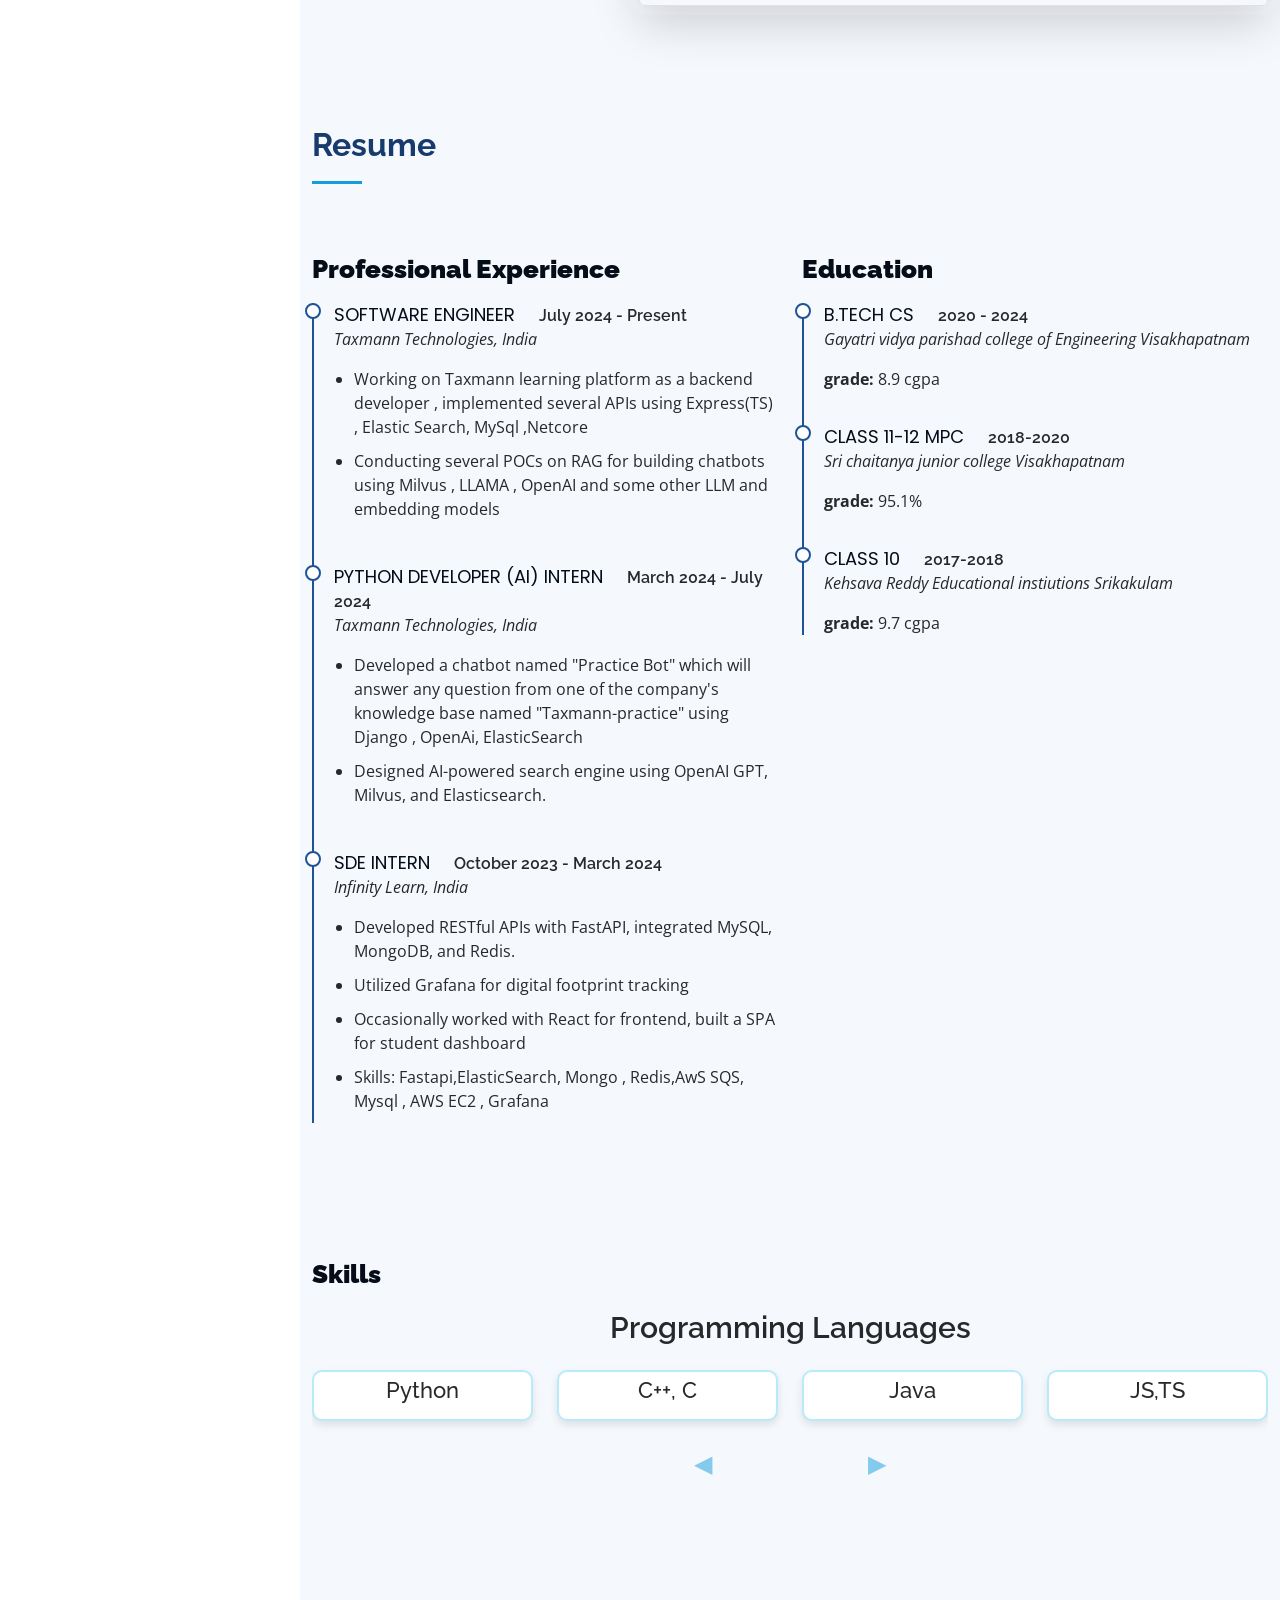
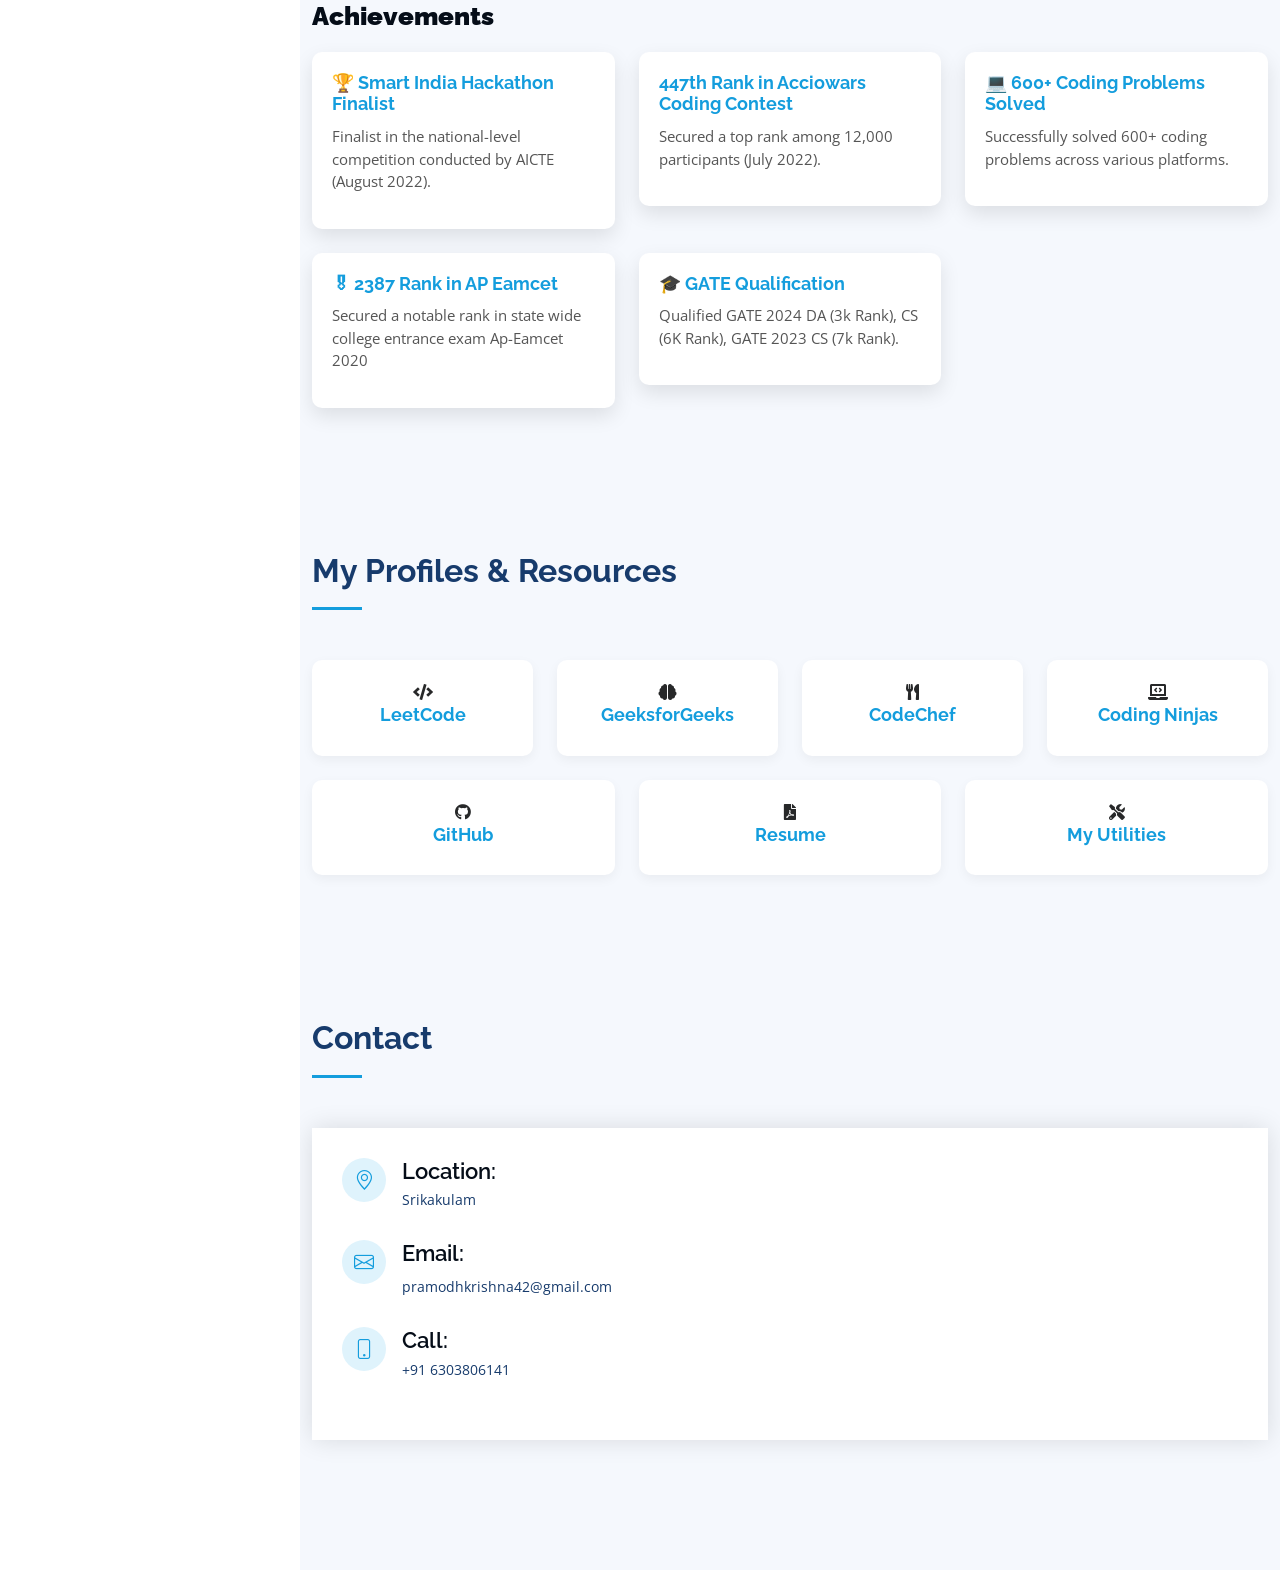
==== commit a639838e: "name changes" ====
--- a/index.html
+++ b/index.html
@@ -28,7 +28,7 @@
                         <a href="index.html">Pramodh krishna</a>
                     </h1>
                     <div class="social-links mt-3 text-center">
-                        <a href="https://www.linkedin.com/in/pramodh-krishna-a194111b8/ " target="_blank" class="linkedin">
+                        <a href="https://www.linkedin.com/in/pramodh-krishna-ippili-a194111b8/ " target="_blank" class="linkedin">
                             <i class="bx bxl-linkedin"></i>
                         </a>
                         <a href="https://twitter.com/PramodhAlways" class="twitter" target="_blank">
@@ -80,7 +80,7 @@
         </header>
         <section id="hero" class="d-flex flex-column justify-content-center align-items-center">
             <div class="hero-container" data-aos="fade-in">
-                <h1>Pramodh krishna ippili</h1>
+                <h1>Pramodh Krishna Ippili</h1>
                 <p>
                     I'm
                     <span class="typed" data-typed-items="Developer, Freelancer, Learner"></span>
